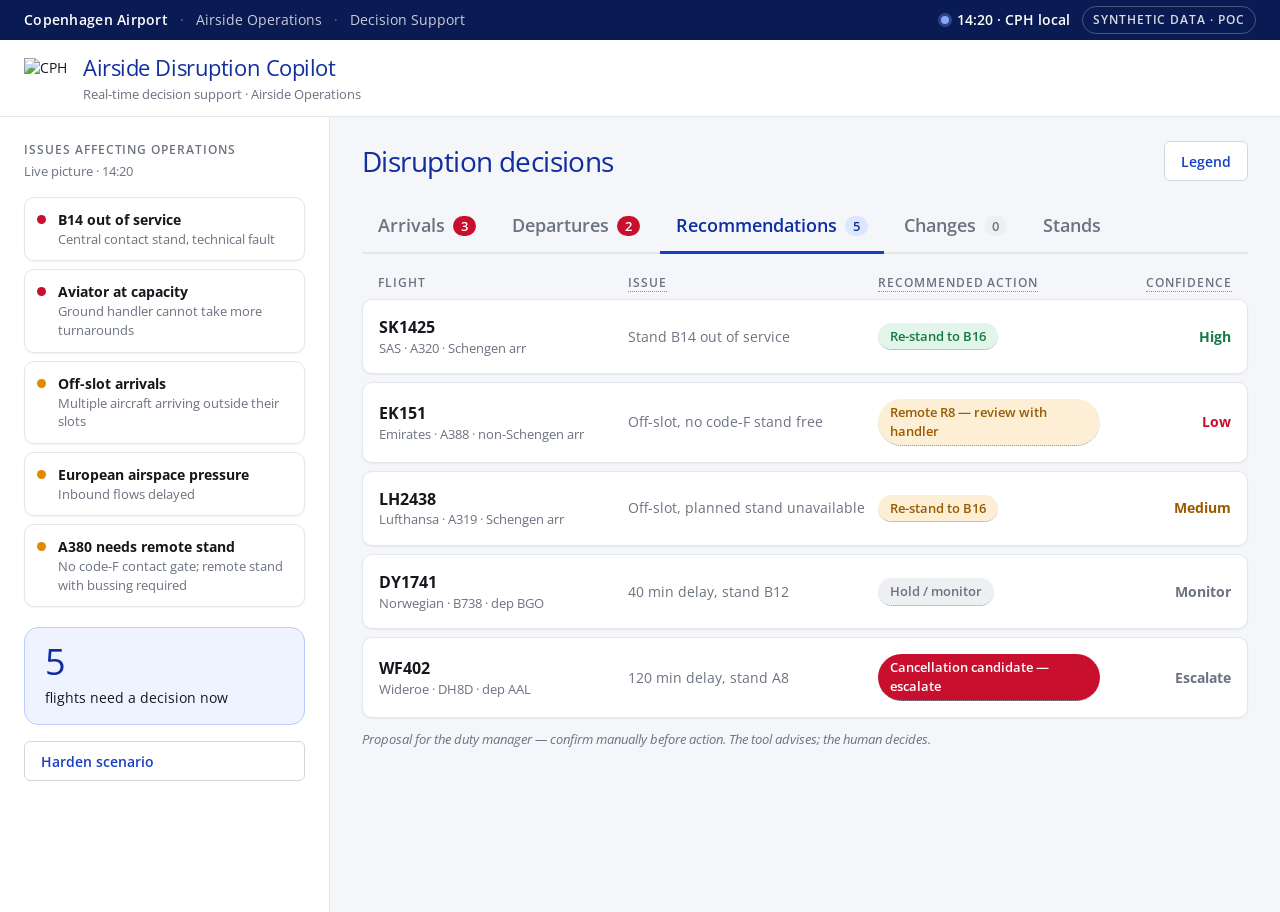
==== poc-v2/index.html @ 027f17f8 "Initial commit: CPH Airside Disruption Copilot Decision-support copilot for airport stand allocation" ====
<!DOCTYPE html>
<html lang="en">
<head>
<meta charset="utf-8">
<meta name="viewport" content="width=device-width, initial-scale=1">
<title>CPH Airside Disruption Copilot (PoC)</title>
<link rel="stylesheet" href="assets/css/tokens.css">
<link rel="stylesheet" href="assets/css/components.css">
<style>
  @font-face { font-family: 'CPH Airfield'; src: url('assets/fonts/CphAirfield-Positive.otf') format('opentype'); font-weight: 400 900; font-display: swap; }
  @font-face { font-family: 'Open Sans'; src: url('assets/fonts/OpenSans-Regular.ttf') format('truetype'); font-weight: 400; font-style: normal; font-display: swap; }
  @font-face { font-family: 'Open Sans'; src: url('assets/fonts/OpenSans-Italic.ttf') format('truetype'); font-weight: 400; font-style: italic; font-display: swap; }
  @font-face { font-family: 'Open Sans'; src: url('assets/fonts/OpenSans-Medium.ttf') format('truetype'); font-weight: 500; font-style: normal; font-display: swap; }
  @font-face { font-family: 'Open Sans'; src: url('assets/fonts/OpenSans-SemiBold.ttf') format('truetype'); font-weight: 600; font-style: normal; font-display: swap; }
  @font-face { font-family: 'Open Sans'; src: url('assets/fonts/OpenSans-Bold.ttf') format('truetype'); font-weight: 700; font-style: normal; font-display: swap; }

  :root {
    /* Keep the bundled fonts; override the design system's font swap point */
    --font-sans: 'Open Sans', -apple-system, BlinkMacSystemFont, "Segoe UI", Roboto, Helvetica, Arial, sans-serif;
    --font-display: 'CPH Airfield', var(--font-sans);
    --font-numeric: var(--font-sans);
  }
  * { box-sizing: border-box; }
  body { margin: 0; background: var(--c-canvas); color: var(--c-text); font-family: var(--font-sans); font-size: var(--fs-body-sm); line-height: var(--lh-body-sm); -webkit-font-smoothing: antialiased; text-rendering: optimizeLegibility; }
  h1, h2 { font-family: var(--font-display); font-weight: var(--fw-regular); letter-spacing: var(--ls-tight); margin: 0; }

  /* Utility bar + header (cph.dk pattern) */
  .cph-utilitybar { background: var(--c-brand-deep); color: #fff; }
  .util-inner { display: flex; align-items: center; gap: var(--space-3); height: 40px; padding: 0 var(--space-6); font-size: var(--fs-body-sm); }
  .util-brand { font-weight: var(--fw-semibold); letter-spacing: var(--ls-wide); }
  .util-sep { color: rgba(255,255,255,0.4); }
  .util-muted { color: rgba(255,255,255,0.78); }
  .util-spacer { flex: 1; }
  .clock { display: inline-flex; align-items: center; gap: var(--space-2); font-weight: var(--fw-semibold); font-variant-numeric: tabular-nums; color: #fff; }
  .clock .live { width: 8px; height: 8px; border-radius: 50%; background: var(--blue-300); box-shadow: 0 0 0 3px rgba(133,166,251,0.3); animation: cph-pulse 1.4s var(--ease-standard) infinite; }
  @keyframes cph-pulse { 0%,100% { opacity: 1; } 50% { opacity: 0.35; } }
  @media (prefers-reduced-motion: reduce) { .clock .live { animation: none; } }
  .badge { font-size: var(--fs-overline); text-transform: uppercase; letter-spacing: var(--ls-overline); color: rgba(255,255,255,0.85); border: 1px solid rgba(255,255,255,0.25); padding: 4px 10px; border-radius: var(--radius-pill); font-weight: var(--fw-semibold); }

  header { display: flex; align-items: center; justify-content: space-between; padding: var(--space-3) var(--space-6); background: var(--c-surface); border-bottom: 1px solid var(--c-border); }
  .brand { display: flex; align-items: center; gap: var(--space-4); }
  .logo-img { height: 40px; width: auto; display: block; }
  .brand h1 { font-size: var(--fs-heading-lg); color: var(--c-brand); }
  .brand p { margin: 2px 0 0; font-size: var(--fs-caption); color: var(--c-text-muted); font-family: var(--font-sans); }

  .wrap { display: grid; grid-template-columns: 330px 1fr; min-height: calc(100vh - 105px); }
  .left { background: var(--c-surface); border-right: 1px solid var(--c-border); padding: var(--space-6); }
  .right { padding: var(--space-6) var(--space-8); max-width: var(--container-wide); }
  .section-title { font-size: var(--fs-overline); text-transform: uppercase; letter-spacing: var(--ls-overline); color: var(--c-text-muted); margin: 0 0 var(--space-1); font-weight: var(--fw-semibold); }
  .cap { font-size: var(--fs-caption); color: var(--c-text-muted); margin: 0 0 var(--space-4); }

  .issue { display: flex; gap: var(--space-3); align-items: flex-start; padding: var(--space-3); border-radius: var(--radius-md); margin-bottom: var(--space-2); background: var(--c-surface); border: 1px solid var(--c-border); box-shadow: var(--shadow-xs); font-size: var(--fs-caption); }
  .issue.injected { background: var(--c-danger-surface); border-color: var(--c-danger-border); }
  .issue .dot { width: 9px; height: 9px; border-radius: 50%; margin-top: 5px; flex: none; }
  .dot.red { background: var(--c-danger); } .dot.amber { background: var(--c-warning-accent); } .dot.muted { background: var(--gray-400); }
  .issue b { display: block; font-size: var(--fs-body-sm); color: var(--c-text); }
  .issue span { color: var(--c-text-muted); }
  .countbox { background: var(--c-info-surface); border: 1px solid var(--c-info-border); border-radius: var(--radius-lg); padding: var(--space-4) var(--space-5); margin: var(--space-5) 0 var(--space-4); }
  .countbox .n { font-family: var(--font-display); font-size: var(--fs-display-lg); color: var(--c-brand); line-height: 1; }
  .countbox .t { font-size: var(--fs-body-sm); color: var(--c-text); margin-top: var(--space-2); }
  .harden-btn { width: 100%; }

  .titlebar { display: flex; align-items: center; justify-content: space-between; margin-bottom: var(--space-5); }
  .titlebar h2 { font-size: var(--fs-heading-xl); margin: 0; color: var(--c-brand); }
  .controls { display: flex; gap: var(--space-3); }
  button { font-family: var(--font-sans); cursor: pointer; }
  .btn-ghost { display: inline-flex; align-items: center; gap: var(--space-2); height: 40px; padding: 0 var(--space-4); font-size: var(--fs-body-sm); font-weight: var(--fw-semibold); border-radius: var(--radius-sm); background: var(--c-surface); color: var(--c-action); border: 1px solid var(--c-border-strong); transition: background var(--dur-fast) var(--ease-standard), border-color var(--dur-fast) var(--ease-standard), color var(--dur-fast) var(--ease-standard); }
  .btn-ghost:hover { border-color: var(--c-action); background: var(--blue-50); }
  .btn-ghost.active { background: var(--c-warning-surface); border-color: var(--c-warning-border); color: var(--c-warning); }
  .btn-ghost:focus-visible { outline: none; box-shadow: var(--shadow-focus); }

  .tabs { display: flex; gap: var(--space-1); border-bottom: 2px solid var(--c-border); margin-bottom: var(--space-5); }
  .tab { display: inline-flex; align-items: center; padding: var(--space-3) var(--space-4); cursor: pointer; font-size: var(--fs-heading-md); font-weight: var(--fw-semibold); color: var(--c-text-muted); border-bottom: 3px solid transparent; margin-bottom: -2px; transition: color var(--dur-fast) var(--ease-standard); }
  .tab:hover { color: var(--c-text); }
  .tab.active { color: var(--c-brand); border-bottom-color: var(--c-action); }
  .tab .pill-n { background: var(--c-neutral-surface); color: var(--c-text-muted); font-size: var(--fs-caption); font-weight: var(--fw-semibold); padding: 1px 8px; border-radius: var(--radius-pill); margin-left: var(--space-2); }
  .tab.active .pill-n { background: var(--blue-100); color: var(--c-brand); }
  .tab .note-n { background: var(--c-danger); color: #fff; font-size: var(--fs-caption); font-weight: var(--fw-semibold); padding: 1px 8px; border-radius: var(--radius-pill); margin-left: var(--space-2); font-variant-numeric: tabular-nums; }
  .tabpane { display: none; } .tabpane.active { display: block; }

  .legend { display: none; background: var(--c-surface); border: 1px solid var(--c-border); border-radius: var(--radius-lg); padding: var(--space-5) var(--space-6); margin-bottom: var(--space-5); box-shadow: var(--shadow-sm); }
  .legend.show { display: block; }
  .legend h3 { margin: 0 0 var(--space-3); font-size: var(--fs-heading-md); color: var(--c-brand); }
  .legend dl { margin: 0; display: grid; grid-template-columns: 190px 1fr; gap: var(--space-2) var(--space-5); font-size: var(--fs-body-sm); }
  .legend dt { color: var(--c-text); font-weight: var(--fw-semibold); } .legend dd { margin: 0; color: var(--c-text-muted); }
  .legend .how { margin-top: var(--space-4); font-size: var(--fs-caption); color: var(--c-text-muted); border-top: 1px solid var(--c-border); padding-top: var(--space-3); }

  .tip { position: relative; border-bottom: 1px dotted var(--c-text-subtle); cursor: help; }
  .tip:hover::after { content: attr(data-tip); position: absolute; top: 135%; left: 0; z-index: 60; width: 250px; background: var(--c-brand-deep); color: #fff; font-weight: 400; font-size: var(--fs-caption); line-height: 1.4; padding: var(--space-3); border-radius: var(--radius-sm); box-shadow: var(--shadow-lg); text-transform: none; letter-spacing: 0; white-space: normal; }
  .tip:hover::before { content: ""; position: absolute; top: 125%; left: 14px; z-index: 61; border: 6px solid transparent; border-bottom-color: var(--c-brand-deep); }

  .qhead { display: grid; grid-template-columns: 1.6fr 1.6fr 1.5fr 0.8fr; gap: var(--space-3); font-size: var(--fs-overline); text-transform: uppercase; letter-spacing: var(--ls-overline); color: var(--c-text-muted); padding: 0 var(--space-4) var(--space-2); font-weight: var(--fw-semibold); }
  .qhead > div:last-child { text-align: right; }
  .qrow { display: grid; grid-template-columns: 1.6fr 1.6fr 1.5fr 0.8fr; gap: var(--space-3); align-items: center; background: var(--c-surface); border: 1px solid var(--c-border); border-radius: var(--radius-md); padding: var(--space-4); margin-bottom: var(--space-2); cursor: pointer; box-shadow: var(--shadow-xs); transition: box-shadow var(--dur-fast) var(--ease-standard), border-color var(--dur-fast) var(--ease-standard); }
  .qrow:hover { border-color: var(--c-action); box-shadow: var(--shadow-sm); }
  .qflight b { font-size: var(--fs-body); color: var(--c-text); } .qflight small { color: var(--c-text-muted); display: block; font-size: var(--fs-caption); }
  .qissue { font-size: var(--fs-body-sm); color: var(--c-text-muted); }
  .qissue .reopen { color: var(--c-danger); font-weight: var(--fw-semibold); }
  .act { font-size: var(--fs-caption); font-weight: var(--fw-semibold); padding: 4px var(--space-3); border-radius: var(--radius-pill); display: inline-block; }
  .act.green { background: var(--c-success-surface); color: var(--c-success); }
  .act.amber { background: var(--c-warning-surface); color: var(--c-warning); }
  .act.red { background: var(--c-danger); color: #fff; }
  .act.muted { background: var(--c-neutral-surface); color: var(--c-text-muted); }
  .qconf { font-size: var(--fs-body-sm); font-weight: var(--fw-bold); text-align: right; }
  .qconf.h { color: var(--c-success); } .qconf.m { color: var(--c-warning); } .qconf.l { color: var(--c-danger); } .qconf.n { color: var(--c-text-muted); }
  .qdetail { display: none; background: var(--c-surface-alt); border: 1px solid var(--c-border); border-top: none; border-radius: 0 0 var(--radius-md) var(--radius-md); padding: var(--space-4); margin: -8px 0 var(--space-3); }
  .qdetail.show { display: block; }

  .card { background: var(--c-surface); border: 1px solid var(--c-border); border-left: 4px solid var(--c-border); border-radius: var(--radius-md); padding: var(--space-4); margin-bottom: var(--space-3); box-shadow: var(--shadow-xs); }
  .card.conf-h { border-left-color: var(--c-success); } .card.conf-m { border-left-color: var(--c-warning-accent); } .card.conf-l { border-left-color: var(--c-danger); }
  .card-head { display: flex; align-items: baseline; justify-content: space-between; margin-bottom: var(--space-3); }
  .card-head .stand { font-size: var(--fs-heading-md); font-weight: var(--fw-bold); color: var(--c-text); } .card-head .stand small { font-size: var(--fs-caption); color: var(--c-text-muted); font-weight: var(--fw-regular); margin-left: var(--space-2); }
  .conf { font-size: var(--fs-overline); font-weight: var(--fw-semibold); padding: 4px var(--space-3); border-radius: var(--radius-pill); }
  .conf.h { background: var(--c-success-surface); color: var(--c-success); } .conf.m { background: var(--c-warning-surface); color: var(--c-warning); } .conf.l { background: var(--c-danger-surface); color: var(--c-danger); }
  .flags { display: grid; grid-template-columns: 1fr 1fr; gap: var(--space-2) var(--space-5); margin-bottom: var(--space-3); }
  .flag { font-size: var(--fs-body-sm); display: flex; gap: var(--space-2); align-items: baseline; } .flag .k { color: var(--c-text-muted); min-width: 116px; } .flag .v { font-weight: var(--fw-semibold); }
  .flag .v.warn { background: var(--c-warning-surface); color: var(--c-warning); padding: 1px 5px; border-radius: var(--radius-xs); }
  .flag .v.bad { color: var(--c-danger); font-weight: var(--fw-bold); }
  .why { font-size: var(--fs-body-sm); border-top: 1px solid var(--c-border); padding-top: var(--space-2); color: var(--c-text); } .why .lbl { color: var(--c-text-muted); }
  .score { font-size: var(--fs-caption); color: var(--c-text-subtle); margin-top: var(--space-1); font-variant-numeric: tabular-nums; }
  .card-foot { margin-top: var(--space-3); border-top: 1px solid var(--c-border); padding-top: var(--space-3); display: flex; justify-content: flex-end; }
  .escalate { background: var(--c-danger-surface); border: 1px solid var(--c-danger-border); border-radius: var(--radius-md); padding: var(--space-4); margin-bottom: var(--space-3); }
  .escalate h4 { margin: 0 0 var(--space-1); color: var(--c-danger); font-size: var(--fs-body); } .escalate p { margin: 0 0 var(--space-3); font-size: var(--fs-body-sm); }
  .deprec { font-size: var(--fs-body-sm); } .deprec .row { display: flex; gap: var(--space-3); margin: var(--space-1) 0; } .deprec .k { color: var(--c-text-muted); min-width: 150px; }
  .excluded { margin-top: var(--space-3); } .excluded .section-title { margin-bottom: var(--space-2); }
  .excluded table { width: 100%; border-collapse: collapse; font-size: var(--fs-caption); }
  .excluded td { padding: var(--space-2); border-bottom: 1px solid var(--c-border); } .excluded td:first-child { font-weight: var(--fw-bold); width: 70px; color: var(--c-text); } .excluded td .reason { color: var(--c-danger); }
  .confirm { font-size: var(--fs-caption); color: var(--c-text-muted); font-style: italic; margin-top: var(--space-3); }
  .empty { color: var(--c-text-muted); padding: var(--space-6) var(--space-1); font-size: var(--fs-body-sm); }

  .mini { display: inline-flex; align-items: center; gap: var(--space-2); height: 36px; padding: 0 var(--space-4); font-size: var(--fs-body-sm); border-radius: var(--radius-sm); font-weight: var(--fw-semibold); border: 1px solid transparent; transition: background var(--dur-fast) var(--ease-standard), border-color var(--dur-fast) var(--ease-standard); }
  .mini:focus-visible { outline: none; box-shadow: var(--shadow-focus); }
  .mini.primary { background: var(--c-action); color: #fff; }
  .mini.primary:hover { background: var(--c-action-hover); }
  .mini.danger { background: var(--c-danger); color: #fff; }
  .mini.danger:hover { background: var(--red-700); }
  .mini.ghost { background: var(--c-surface); border-color: var(--c-border-strong); color: var(--c-action); }
  .mini.ghost:hover { border-color: var(--c-action); background: var(--blue-50); }

  table.data { width: 100%; border-collapse: collapse; font-size: var(--fs-body-sm); background: var(--c-surface); border: 1px solid var(--c-border); border-radius: var(--radius-lg); overflow: hidden; box-shadow: var(--shadow-sm); }
  table.data th, table.data td { text-align: left; padding: var(--space-3) var(--space-4); border-bottom: 1px solid var(--c-border); }
  table.data th { color: var(--c-text-muted); font-weight: var(--fw-semibold); font-size: var(--fs-overline); text-transform: uppercase; letter-spacing: var(--ls-overline); background: var(--c-surface-sunken); }
  table.data tr:last-child td { border-bottom: none; }
  table.data tbody tr:hover { background: var(--c-surface-alt); }
  table.data tr.flag-row td { background: var(--c-warning-surface); }
  table.data b { color: var(--c-text); }
  .t-old { color: var(--c-text-subtle); text-decoration: line-through; font-size: var(--fs-caption); }
  .t-new { font-weight: var(--fw-bold); color: var(--c-text); font-variant-numeric: tabular-nums; }
  .pill { display: inline-flex; align-items: center; gap: var(--space-2); font-size: var(--fs-overline); font-weight: var(--fw-semibold); letter-spacing: var(--ls-wide); padding: 3px var(--space-3); border-radius: var(--radius-pill); background: var(--c-neutral-surface); color: var(--c-text-muted); border: 1px solid transparent; }
  .pill.pos { background: var(--c-success-surface); color: var(--c-success); border-color: var(--c-success-border); }
  .pill.warn { background: var(--c-warning-surface); color: var(--c-warning); border-color: var(--c-warning-border); }
  .pill.crit { background: var(--c-danger); color: #fff; }
  .pill.clickable { cursor: pointer; } .pill.clickable:hover { filter: brightness(0.96); }

  .modal-overlay { position: fixed; inset: 0; background: rgba(7,18,58,0.45); display: none; align-items: center; justify-content: center; z-index: 100; }
  .modal-overlay.show { display: flex; }
  .modal { background: var(--c-surface); border-radius: var(--radius-lg); width: 540px; max-width: 92vw; padding: var(--space-6); box-shadow: var(--shadow-lg); }
  .modal h3 { margin: 0 0 var(--space-1); color: var(--c-brand); font-size: var(--fs-heading-lg); }
  .modal .sub { color: var(--c-text-muted); font-size: var(--fs-body-sm); margin-bottom: var(--space-4); }
  .modal .msg { background: var(--c-surface-sunken); border: 1px solid var(--c-border); border-radius: var(--radius-md); padding: var(--space-4); font-size: var(--fs-body-sm); white-space: pre-line; color: var(--c-text); margin-bottom: var(--space-4); font-family: "SF Mono", Menlo, Consolas, monospace; }
  .modal .actions { display: flex; gap: var(--space-3); justify-content: flex-end; }
</style>
</head>
<body>
<div class="cph-utilitybar">
  <div class="util-inner">
    <span class="util-brand">Copenhagen Airport</span>
    <span class="util-sep">·</span>
    <span class="util-muted">Airside Operations</span>
    <span class="util-sep">·</span>
    <span class="util-muted">Decision Support</span>
    <span class="util-spacer"></span>
    <span class="clock"><span class="live"></span>14:20 · CPH local</span>
    <span class="badge">Synthetic data · PoC</span>
  </div>
</div>
<header>
  <div class="brand">
    <img class="logo-img" src="assets/img/CPH_Logo_Aeronautic_Primary_Full_RGB.png" alt="CPH">
    <div>
      <h1>Airside Disruption Copilot</h1>
      <p>Real-time decision support · Airside Operations</p>
    </div>
  </div>
</header>

<div class="wrap">
  <aside class="left">
    <p class="section-title">Issues affecting operations</p>
    <p class="cap">Live picture · 14:20</p>
    <div id="issueList"></div>
    <div class="countbox">
      <div class="n" id="decisionCount">0</div>
      <div class="t">flights need a decision now</div>
    </div>
    <button class="btn-ghost harden-btn" id="hardenBtn" onclick="toggleSeverity()">Harden scenario</button>
  </aside>

  <main class="right">
    <div class="titlebar">
      <h2>Disruption decisions</h2>
      <div class="controls">
        <button class="btn-ghost" id="legendBtn" onclick="toggleLegend()">Legend</button>
      </div>
    </div>

    <div class="legend" id="legend">
      <h3>Legend and definitions</h3>
      <dl>
        <dt>Size code (A–F)</dt><dd>ICAO aerodrome reference code by wingspan. A stand's max code must be equal to or larger than the aircraft's. A320 is code C, B777 is E, A380 is F.</dd>
        <dt>Contact vs remote</dt><dd>Contact stand has a jet bridge at the terminal. A remote stand sits on the apron and needs bus boarding plus extra handling.</dd>
        <dt>Schengen / non-Schengen</dt><dd>Passport-control routing. A Schengen arrival needs a Schengen-side contact stand, or a zone change is forced.</dd>
        <dt>Buffer</dt><dd>Minutes between this aircraft clearing the stand and the next aircraft needing it. Target is 25 minutes or more.</dd>
        <dt>Baggage belt</dt><dd>Each stand feeds a baggage belt. Moving the aircraft can re-route bags to a different belt.</dd>
        <dt>Ground handler</dt><dd>The company servicing the turnaround. A handler already at capacity is an operational risk.</dd>
        <dt>Confidence</dt><dd>High, Medium, or Low, derived from the computed score and the constraints, not assigned by hand.</dd>
        <dt>Redirect / cancel</dt><dd>The airport does not cancel an airline's flight. The tool flags candidates and recommends escalation to the airline and ATC.</dd>
      </dl>
      <p class="how">How it works: hard constraints filter out illegal stands; weighted soft preferences rank the rest. Assigning a stand removes it from the pool, so other flights re-rank. The duty manager decides.</p>
    </div>

    <div class="tabs" id="tabs">
      <div class="tab" data-tab="arr" onclick="switchTab('arr')">Arrivals<span class="note-n" id="arrPill" style="display:none">0</span></div>
      <div class="tab" data-tab="dep" onclick="switchTab('dep')">Departures<span class="note-n" id="depPill" style="display:none">0</span></div>
      <div class="tab active" data-tab="rec" onclick="switchTab('rec')">Recommendations<span class="pill-n" id="recPill">0</span></div>
      <div class="tab" data-tab="chg" onclick="switchTab('chg')">Changes<span class="pill-n" id="chgPill">0</span></div>
      <div class="tab" data-tab="std" onclick="switchTab('std')">Stands</div>
    </div>

    <div class="tabpane" id="pane-arr"></div>
    <div class="tabpane" id="pane-dep"></div>
    <div class="tabpane active" id="pane-rec">
      <div class="qhead">
        <div>Flight</div>
        <div><span class="tip" data-tip="The disruption affecting this flight right now: a lost stand, an off-slot arrival, or a delay hitting the next turnaround.">Issue</span></div>
        <div><span class="tip" data-tip="What the copilot proposes. Re-stand assigns a new stand; redirect or cancellation candidates are escalated to the airline and ATC; hold keeps the current plan under watch.">Recommended action</span></div>
        <div style="text-align:right"><span class="tip" data-tip="High, Medium or Low, computed from the score and the hard constraints. Escalate or Monitor means no stand reallocation resolves it.">Confidence</span></div>
      </div>
      <div id="queue"></div>
      <p class="confirm">Proposal for the duty manager — confirm manually before action. The tool advises; the human decides.</p>
    </div>
    <div class="tabpane" id="pane-chg"></div>
    <div class="tabpane" id="pane-std"></div>
  </main>
</div>

<div class="modal-overlay" id="modal">
  <div class="modal" id="modalBox"></div>
</div>

<script>
const CODES = "ABCDEF";
const BUFFER_TARGET = 25;

const TIPS = {
  walk: "Passenger walk from the stand to the central point. A longer walk worsens passenger flow and connection times.",
  belt: "Each stand feeds a baggage belt. Moving the aircraft can re-route bags to a different belt and add handling.",
  zone: "Passport-control routing. A Schengen arrival needs a Schengen contact stand; a remote stand forces a zone change via bus.",
  buffer: "Minutes between this aircraft clearing the stand and the next aircraft that needs it. Target is 25 minutes or more.",
  handler: "The company servicing the turnaround. A handler already at capacity is an operational risk.",
  towing: "Whether the move needs towing or bus boarding, which adds time and crew.",
  code: "ICAO aerodrome reference code A to F by wingspan. A stand's max code must be at least the aircraft's. A320 is C, B777 is E, A380 is F.",
  contact: "Contact stand has a jet bridge at the terminal. Remote stand sits on the apron and needs bus boarding.",
  slot: "An off-slot flight is arriving or departing outside its planned slot time, the main disruption driver.",
  restand: "Assign the aircraft to a stand that satisfies all hard constraints, ranked by the soft trade-offs.",
  redirect: "No legal stand exists. The airport does not cancel or divert unilaterally; this flags the flight to escalate to the airline and ATC.",
  cancel: "Inbound aircraft unavailable and the delay is too large for a stand fix. Escalate to the airline and Network Manager; the airport does not cancel the flight.",
  hold: "Keep the current stand and plan, but keep monitoring the delay and its knock-on to the next turnaround."
};
function tip(label, key) { return '<span class="tip" data-tip="' + TIPS[key] + '">' + label + '</span>'; }

const baseStands = [
  { id: "B16", pier: "B", zone: "Schengen", type: "contact", maxCode: "C", jetbridge: "ok", status: "free", availFrom: 14*60+20, nextArrival: 15*60+30, walk: 4, belt: 5, handler: "Menzies", handlerCap: "ok" },
  { id: "A12", pier: "A", zone: "Schengen", type: "contact", maxCode: "D", jetbridge: "ok", status: "free", availFrom: 14*60+20, nextArrival: 16*60+30, walk: 9, belt: 3, handler: "Menzies", handlerCap: "ok" },
  { id: "R6",  pier: "Remote", zone: "mixed", type: "remote", maxCode: "E", jetbridge: "none", status: "free", availFrom: 14*60+20, nextArrival: 18*60+0, walk: 12, belt: 9, handler: "Aviator", handlerCap: "at_capacity" },
  { id: "R8",  pier: "Remote", zone: "mixed", type: "remote", maxCode: "F", jetbridge: "none", status: "free", availFrom: 14*60+20, nextArrival: 18*60+30, walk: 12, belt: 9, handler: "Aviator", handlerCap: "at_capacity" },
  { id: "C30", pier: "C", zone: "non-Schengen", type: "contact", maxCode: "E", jetbridge: "ok", status: "occupied", availFrom: 16*60+0, nextArrival: 17*60+0, walk: 9, belt: 7, handler: "Menzies", handlerCap: "ok" },
  { id: "C32", pier: "C", zone: "non-Schengen", type: "contact", maxCode: "E", jetbridge: "ok", status: "out_of_service", availFrom: null, nextArrival: null, walk: 10, belt: 8, handler: "Menzies", handlerCap: "ok" },
  { id: "B10", pier: "B", zone: "Schengen", type: "contact", maxCode: "C", jetbridge: "fault", status: "free", availFrom: 14*60+20, nextArrival: 16*60+0, walk: 5, belt: 5, handler: "Menzies", handlerCap: "ok" },
  { id: "D4",  pier: "D", zone: "Schengen", type: "contact", maxCode: "C", jetbridge: "ok", status: "out_of_service", availFrom: null, nextArrival: null, walk: 6, belt: 4, handler: "Menzies", handlerCap: "ok" },
  { id: "E2",  pier: "B", zone: "Schengen", type: "contact", maxCode: "C", jetbridge: "ok", status: "occupied", availFrom: 15*60+20, nextArrival: 16*60+30, walk: 4, belt: 5, handler: "Menzies", handlerCap: "ok" },
  { id: "A30", pier: "A", zone: "Schengen", type: "contact", maxCode: "C", jetbridge: "ok", status: "occupied", availFrom: 14*60+50, nextArrival: 16*60+0, walk: 8, belt: 2, handler: "Aviator", handlerCap: "at_capacity" }
];

const arrivals = [
  { flight: "SK1425", airline: "SAS", type: "A320", code: "C", zone: "Schengen", origin: "OSL", sched: 14*60+10, est: 14*60+25, onBlock: 14*60+25, groundMin: 45, slot: "on", plannedStand: "B14", origWalk: 4, origBelt: 5, origPier: "B", needsDecision: true, issue: "Stand B14 out of service" },
  { flight: "EK151", airline: "Emirates", type: "A388", code: "F", zone: "non-Schengen", origin: "DXB", sched: 13*60+15, est: 14*60+55, onBlock: 14*60+55, groundMin: 90, slot: "off", plannedStand: null, origWalk: null, origBelt: null, origPier: null, needsDecision: true, issue: "Off-slot, no code-F stand free" },
  { flight: "LH2438", airline: "Lufthansa", type: "A319", code: "C", zone: "Schengen", origin: "FRA", sched: 14*60+5, est: 14*60+40, onBlock: 14*60+40, groundMin: 40, slot: "off", plannedStand: "B20", origWalk: 5, origBelt: 6, origPier: "B", needsDecision: true, issue: "Off-slot, planned stand unavailable" },
  { flight: "SK1402", airline: "SAS", type: "A320", code: "C", zone: "Schengen", origin: "ARN", sched: 14*60+0, est: 14*60+30, onBlock: 14*60+30, groundMin: 45, slot: "off", plannedStand: "A30", origWalk: 8, origBelt: 2, origPier: "A", needsDecision: false, issue: "" },
  { flight: "EW9011", airline: "Eurowings", type: "A320", code: "C", zone: "Schengen", origin: "DUS", sched: 14*60+15, est: 14*60+15, onBlock: 14*60+15, groundMin: 40, slot: "on", plannedStand: "B22", origWalk: 6, origBelt: 6, origPier: "B", needsDecision: false, issue: "" },
  { flight: "AY911", airline: "Finnair", type: "A320", code: "C", zone: "Schengen", origin: "HEL", sched: 14*60+20, est: 14*60+20, onBlock: 14*60+20, groundMin: 40, slot: "on", plannedStand: "B18", origWalk: 5, origBelt: 4, origPier: "B", needsDecision: false, issue: "" },
  { flight: "KL1129", airline: "KLM", type: "E190", code: "C", zone: "Schengen", origin: "AMS", sched: 14*60+35, est: 14*60+35, onBlock: 14*60+35, groundMin: 35, slot: "on", plannedStand: "D8", origWalk: 6, origBelt: 4, origPier: "D", needsDecision: false, issue: "" }
];

const departures = [
  { flight: "DY1741", airline: "Norwegian", type: "B738", dest: "BGO", sched: 14*60+35, est: 15*60+15, delayMin: 40, stand: "B12", slot: "off", inboundOk: true, knockOn: true, needsDecision: true },
  { flight: "WF402", airline: "Wideroe", type: "DH8D", dest: "AAL", sched: 14*60+25, est: 16*60+25, delayMin: 120, stand: "A8", slot: "off", inboundOk: false, knockOn: true, needsDecision: true },
  { flight: "SK1209", airline: "SAS", type: "A320", dest: "LHR", sched: 15*60+0, est: 15*60+0, delayMin: 0, stand: "C5", slot: "on", inboundOk: true, knockOn: false, needsDecision: false },
  { flight: "LH837", airline: "Lufthansa", type: "A320", dest: "FRA", sched: 15*60+5, est: 15*60+5, delayMin: 0, stand: "D7", slot: "on", inboundOk: true, knockOn: false, needsDecision: false }
];

let severityHard = false;
let resolved = {};
let pendingMap = {};
let pendingEscalateId = null;

function flightById(id) { return arrivals.find(a => a.flight === id) || departures.find(d => d.flight === id); }
function standNow(id) { return activeStands().find(s => s.id === id); }
function invalidInfo(fid) {
  const r = resolved[fid];
  if (!r || r.kind !== "assigned") return null;
  const stand = standNow(r.standId);
  if (!stand) return { standId: r.standId, reasons: ["Stand no longer available"] };
  const h = checkHard(stand, flightById(fid));
  return h.legal ? null : { standId: r.standId, reasons: h.reasons };
}
function isReopened(fid) { return invalidInfo(fid) !== null; }
function arrivalOpen(a) { return (a.needsDecision && !resolved[a.flight]) || isReopened(a.flight); }
function departureOpen(d) { return (d.needsDecision && !resolved[d.flight]) || isReopened(d.flight); }
function committedStands() {
  return new Set(Object.entries(resolved)
    .filter(([fid, r]) => r.kind === "assigned" && !isReopened(fid))
    .map(([fid, r]) => r.standId));
}

function activeStands() {
  const stands = baseStands.map(s => Object.assign({}, s));
  if (severityHard) {
    const b16 = stands.find(s => s.id === "B16");
    const a12 = stands.find(s => s.id === "A12");
    b16.jetbridge = "fault";
    a12.status = "occupied"; a12.availFrom = 15*60+40;
  }
  return stands;
}
function fmt(min) { const h = Math.floor(min/60), m = min%60; return String(h).padStart(2,"0")+":"+String(m).padStart(2,"0"); }
function timeCell(sched, est) {
  if (est !== sched) return '<span class="t-old">' + fmt(sched) + '</span><br><span class="t-new">' + fmt(est) + '</span>';
  return '<span class="t-new">' + fmt(sched) + '</span>';
}

function checkHard(stand, flight) {
  const reasons = [];
  if (stand.status === "out_of_service") reasons.push("Out of service");
  if (CODES.indexOf(flight.code) > CODES.indexOf(stand.maxCode)) reasons.push("Too small (stand max " + stand.maxCode + ", needs " + flight.code + ")");
  if (stand.type === "contact" && stand.zone !== "mixed" && stand.zone !== flight.zone) reasons.push("Zone mismatch (" + stand.zone + ")");
  if (stand.type === "contact" && stand.jetbridge === "fault") reasons.push("Jet bridge fault");
  if (stand.status === "occupied" && stand.availFrom !== null && stand.availFrom > flight.onBlock) reasons.push("Occupied until " + fmt(stand.availFrom));
  const offBlock = flight.onBlock + flight.groundMin;
  if (stand.nextArrival !== null && stand.nextArrival < offBlock) reasons.push("Next arrival " + fmt(stand.nextArrival) + " too soon");
  return { legal: reasons.length === 0, reasons };
}
function scoreStand(stand, flight) {
  let score = 100; const parts = [];
  if (stand.type === "remote") { score -= 25; parts.push("remote -25"); }
  if (flight.origPier && stand.pier !== flight.origPier) { score -= 15; parts.push("pier change -15"); }
  const sizeGap = CODES.indexOf(stand.maxCode) - CODES.indexOf(flight.code);
  if (sizeGap > 0) { const pen = sizeGap * 5; score -= pen; parts.push("oversized stand -" + pen); }
  const walkPen = stand.walk * 1.5; score -= walkPen; parts.push("walk -" + walkPen.toFixed(0));
  if (flight.origBelt !== null && stand.belt !== flight.origBelt) { score -= 8; parts.push("baggage change -8"); }
  if (stand.type === "remote") { score -= 10; parts.push("zone/bus -10"); }
  if (stand.handlerCap === "at_capacity") { score -= 20; parts.push("handler at capacity -20"); }
  const offBlock = flight.onBlock + flight.groundMin;
  const buffer = stand.nextArrival !== null ? stand.nextArrival - offBlock : 999;
  if (buffer < 10) { score -= 40; parts.push("buffer <10 -40"); }
  else if (buffer < BUFFER_TARGET) { score -= 20; parts.push("buffer <25 -20"); }
  return { score: Math.round(score), buffer, parts };
}
function confidenceClass(stand, score) {
  if (stand.type === "contact" && score >= 70) return { cls: "h", label: "Confidence: High" };
  if (score >= 45) return { cls: "m", label: "Confidence: Medium" };
  return { cls: "l", label: "Confidence: Low" };
}
function buildFlags(stand, flight, buffer) {
  const wd = flight.origWalk !== null ? stand.walk - flight.origWalk : null;
  const walkTxt = stand.walk + " min" + (wd !== null && wd !== 0 ? " (" + (wd > 0 ? "+" : "") + wd + ")" : "");
  const beltTxt = (flight.origBelt !== null && stand.belt === flight.origBelt) ? "belt " + stand.belt + " (unchanged)" : "belt " + stand.belt + (flight.origBelt !== null ? " (changed from " + flight.origBelt + ")" : "");
  const zoneTxt = stand.type === "remote" ? "zone via bus" : stand.zone + " (match)";
  const bufTxt = buffer >= 900 ? "no conflict" : buffer + " min" + (buffer < BUFFER_TARGET ? " (below 25 target)" : "");
  const handlerTxt = stand.handler + (stand.handlerCap === "at_capacity" ? " (at capacity)" : " (ok)");
  return [
    { k: tip("Walking distance", "walk"), v: walkTxt, cls: (wd !== null && wd > 4) ? "warn" : "" },
    { k: tip("Baggage belt", "belt"), v: beltTxt, cls: (flight.origBelt !== null && stand.belt !== flight.origBelt) ? "warn" : "" },
    { k: tip("Zone", "zone"), v: zoneTxt, cls: stand.type === "remote" ? "warn" : "" },
    { k: tip("Buffer", "buffer"), v: bufTxt, cls: buffer < BUFFER_TARGET ? "warn" : "" },
    { k: tip("Ground handler", "handler"), v: handlerTxt, cls: stand.handlerCap === "at_capacity" ? "bad" : "" },
    { k: tip("Towing", "towing"), v: stand.type === "remote" ? "yes (bus boarding)" : "no", cls: stand.type === "remote" ? "warn" : "" }
  ];
}
function rationale(stand, rank, buffer) {
  if (stand.type === "remote") {
    const h = stand.handlerCap === "at_capacity" ? " The handler is already at capacity." : "";
    return "Feasible on a remote stand: bus boarding and extra handling, used when no contact gate fits or is free." + h;
  }
  if (rank === 0) return buffer < BUFFER_TARGET ? "Least disruption: short walk, no zone change. Watch the tight buffer." : "Least disruption: short walk, no zone change, healthy buffer.";
  return "Clean contact alternative if the buffer on the first choice is too tight.";
}
function allocateArrival(flight) {
  const committed = committedStands();
  const stands = activeStands().filter(s => !committed.has(s.id));
  const legal = [], excluded = [];
  stands.forEach(s => { const h = checkHard(s, flight); if (h.legal) legal.push(s); else excluded.push({ stand: s, reasons: h.reasons }); });
  const ranked = legal.map(s => ({ stand: s, ...scoreStand(s, flight) })).sort((a, b) => b.score - a.score);
  return { ranked, excluded };
}

function buildQueue() {
  const items = [];
  arrivals.filter(arrivalOpen).forEach(flight => {
    const { ranked, excluded } = allocateArrival(flight);
    const inv = invalidInfo(flight.flight);
    let action, actCls, conf, confCls, tipKey;
    if (ranked.length === 0) {
      action = "Redirect candidate — escalate"; actCls = "red"; conf = "Escalate"; confCls = "n"; tipKey = "redirect";
    } else {
      const top = ranked[0];
      const c = confidenceClass(top.stand, top.score);
      confCls = c.cls; conf = c.label.replace("Confidence: ", "");
      if (top.stand.type === "remote") { action = "Remote " + top.stand.id + " — review with handler"; actCls = "amber"; tipKey = "restand"; }
      else { action = "Re-stand to " + top.stand.id; actCls = confCls === "h" ? "green" : "amber"; tipKey = "restand"; }
    }
    const issueOverride = inv ? ("Was " + inv.standId + ", now invalid: " + inv.reasons.join("; ")) : null;
    items.push({ kind: "arrival", flight, ranked, excluded, action, actCls, conf, confCls, tipKey, reopened: !!inv, issueOverride });
  });
  departures.filter(departureOpen).forEach(flight => {
    let action, actCls, conf, confCls, note, tipKey;
    if (flight.delayMin >= 90 && !flight.inboundOk) {
      action = "Cancellation candidate — escalate"; actCls = "red"; conf = "Escalate"; confCls = "n"; tipKey = "cancel";
      note = "Inbound aircraft not available and delay exceeds 90 min. No airport stand fix resolves this. Recommend escalation to the airline and Network Manager; the airport does not cancel the flight.";
    } else {
      action = "Hold / monitor"; actCls = "muted"; conf = "Monitor"; confCls = "n"; tipKey = "hold";
      note = "Delay " + flight.delayMin + " min" + (flight.knockOn ? ", knock-on to the next turnaround on stand " + flight.stand : "") + ". Hold the stand, keep monitoring; no reallocation needed yet.";
    }
    items.push({ kind: "departure", flight, action, actCls, conf, confCls, note, tipKey });
  });
  return items;
}

function renderQueue() {
  const items = buildQueue();
  pendingMap = {};
  items.forEach((it, i) => { pendingMap[it.flight.flight] = i; });
  document.getElementById("recPill").textContent = items.length;
  document.getElementById("decisionCount").textContent = items.length;
  const queue = document.getElementById("queue");
  if (items.length === 0) {
    queue.innerHTML = '<p class="empty">All decisions handled. See the Changes tab for what was assigned or escalated.</p>';
    return;
  }
  queue.innerHTML = items.map((it, i) => {
    const f = it.flight;
    const sub = it.kind === "arrival" ? f.airline + " · " + f.type + " · " + f.zone + " arr" : f.airline + " · " + f.type + " · dep " + f.dest;
    const baseIssue = it.kind === "arrival" ? f.issue : (f.delayMin + " min delay, stand " + f.stand);
    const issue = it.issueOverride ? '<span class="reopen">' + it.issueOverride + '</span>' : baseIssue;
    const actHtml = '<span class="act ' + it.actCls + ' tip" data-tip="' + TIPS[it.tipKey] + '">' + it.action + '</span>';
    const row = '<div class="qrow" onclick="toggleDetail(' + i + ')">' +
      '<div class="qflight"><b>' + f.flight + '</b><small>' + sub + '</small></div>' +
      '<div class="qissue">' + issue + '</div>' +
      '<div>' + actHtml + '</div>' +
      '<div class="qconf ' + it.confCls + '">' + it.conf + '</div></div>';
    return row + '<div class="qdetail" id="detail-' + i + '">' + detailHtml(it) + '</div>';
  }).join("");
}

function detailHtml(it) {
  const fid = it.flight.flight;
  if (it.kind === "departure") {
    const f = it.flight;
    const btn = it.tipKey === "cancel"
      ? '<button class="mini danger" onclick="openEscalate(\'' + fid + '\')">Escalate to airline &amp; Network Manager</button>'
      : '<button class="mini ghost" onclick="acknowledge(\'' + fid + '\')">Acknowledge (hold)</button>';
    return '<div class="deprec">' +
      '<div class="row"><span class="k">Scheduled / estimated</span><span>' + fmt(f.sched) + ' / ' + fmt(f.est) + '</span></div>' +
      '<div class="row"><span class="k">Delay</span><span>' + f.delayMin + ' min</span></div>' +
      '<div class="row"><span class="k">Occupying stand</span><span>' + f.stand + '</span></div>' +
      '<div class="row"><span class="k">Inbound aircraft</span><span>' + (f.inboundOk ? "available" : "not available") + '</span></div>' +
      '<div class="why" style="margin-top:8px"><span class="lbl">Why:</span> ' + it.note + '</div>' +
      '<div class="card-foot">' + btn + '</div></div>';
  }
  let html = "";
  if (it.ranked.length === 0) {
    html += '<div class="escalate"><h4>No legal stand found</h4><p>Hard constraints rule out every stand for ' + fid +
      ' (' + it.flight.type + ', code ' + it.flight.code + ', ' + it.flight.zone + '). Recommend escalation to the airline and ATC as a redirect candidate; quantify impact before any decision.</p>' +
      '<button class="mini danger" onclick="openEscalate(\'' + fid + '\')">Escalate to airline &amp; ATC</button></div>';
  } else {
    html += it.ranked.map((r, idx) => {
      const conf = confidenceClass(r.stand, r.score);
      const flags = buildFlags(r.stand, it.flight, r.buffer).map(fl => '<div class="flag"><span class="k">' + fl.k + '</span><span class="v ' + fl.cls + '">' + fl.v + '</span></div>').join("");
      const tag = (idx === 0 && r.stand.type === "contact") ? " — recommended" : "";
      return '<div class="card conf-' + conf.cls + '"><div class="card-head"><div class="stand">' + (idx + 1) + '. ' + r.stand.id +
        '<small>' + r.stand.pier + "-pier · " + tip(r.stand.type, "contact") + " · " + tip("code " + r.stand.maxCode, "code") + tag + '</small></div><span class="conf ' + conf.cls + '">' + conf.label + '</span></div>' +
        '<div class="flags">' + flags + '</div>' +
        '<div class="why"><span class="lbl">Why:</span> ' + rationale(r.stand, idx, r.buffer) + '</div>' +
        '<div class="score">Score ' + r.score + '/100 · ' + r.parts.join(" · ") + '</div>' +
        '<div class="card-foot"><button class="mini primary" onclick="assignStand(\'' + fid + '\',\'' + r.stand.id + '\')">Assign ' + r.stand.id + '</button></div></div>';
    }).join("");
  }
  if (it.excluded && it.excluded.length) {
    html += '<div class="excluded"><p class="section-title">Excluded stands (hard constraints not met)</p><table><tbody>' +
      it.excluded.map(e => '<tr><td>' + e.stand.id + '</td><td><span class="reason">' + e.reasons.join(" · ") + '</span></td></tr>').join("") +
      '</tbody></table></div>';
  }
  return html;
}
function toggleDetail(i) { const el = document.getElementById("detail-" + i); if (el) el.classList.toggle("show"); }

function assignStand(flightId, standId) { resolved[flightId] = { kind: "assigned", standId: standId, detail: "Re-stand to " + standId }; render(); }
function acknowledge(flightId) { const f = flightById(flightId); resolved[flightId] = { kind: "held", detail: "Held on stand " + f.stand + ", monitoring" }; render(); }
function openEscalate(flightId) {
  pendingEscalateId = flightId;
  const f = flightById(flightId);
  const isDep = !!f.dest;
  const type = isDep ? "cancellation" : "redirect";
  const to = isDep ? "Airline operations (" + f.airline + ") and the Network Manager" : "Airline operations (" + f.airline + ") and ATC";
  let msg;
  if (isDep) {
    msg = "To: " + to + "\n" +
      "Re: " + f.flight + " (" + f.type + ") to " + f.dest + "\n\n" +
      "Delay " + f.delayMin + " min with no inbound aircraft available. No stand reallocation at CPH resolves this.\n" +
      "Recommendation: cancellation. Requesting decision and a passenger re-accommodation plan.";
  } else {
    msg = "To: " + to + "\n" +
      "Re: " + f.flight + " (" + f.type + ", code " + f.code + ") inbound from " + f.origin + "\n\n" +
      "No feasible stand available at CPH within the time window. \n" +
      "Recommendation: redirect to an alternate or hold for a later slot. Requesting coordination on options and passenger impact.";
  }
  document.getElementById("modalBox").innerHTML =
    '<h3>Escalate ' + f.flight + '</h3>' +
    '<p class="sub">Draft message to ' + to + '. The airport recommends; it does not action ' + type + ' itself.</p>' +
    '<div class="msg">' + msg + '</div>' +
    '<div class="actions"><button class="mini ghost" onclick="closeModal()">Cancel</button>' +
    '<button class="mini danger" onclick="confirmEscalate()">Send escalation</button></div>';
  document.getElementById("modal").classList.add("show");
}
function confirmEscalate() {
  const f = flightById(pendingEscalateId);
  const isDep = !!f.dest;
  resolved[pendingEscalateId] = { kind: "escalated", escalType: isDep ? "cancellation" : "redirect", detail: "Escalated — " + (isDep ? "cancellation" : "redirect") + " recommended" };
  pendingEscalateId = null;
  closeModal(); render();
}
function closeModal() { document.getElementById("modal").classList.remove("show"); }
function undoChange(flightId) { delete resolved[flightId]; render(); }

function goToDecision(flightId) {
  switchTab("rec");
  const i = pendingMap[flightId];
  if (i === undefined) return;
  const el = document.getElementById("detail-" + i);
  if (el && !el.classList.contains("show")) el.classList.add("show");
  if (el) el.scrollIntoView({ block: "center" });
}

function setNoteBadge(id, n) {
  const el = document.getElementById(id);
  el.textContent = n;
  el.style.display = n > 0 ? "" : "none";
}
function slotChip(slot) { return slot === "on" ? '<span class="pill pos">on-slot</span>' : '<span class="pill warn">off-slot</span>'; }
function statusCellArr(a) {
  const r = resolved[a.flight];
  if (isReopened(a.flight)) return '<span class="pill crit clickable" onclick="goToDecision(\'' + a.flight + '\')">re-decide</span>';
  if (r && r.kind === "assigned") return '<span class="pill pos">assigned ' + r.standId + '</span>';
  if (r && r.kind === "escalated") return '<span class="pill warn">escalated</span>';
  if (a.needsDecision) return '<span class="pill crit clickable" onclick="goToDecision(\'' + a.flight + '\')">needs decision</span>';
  return '<span class="pill pos">ok</span>';
}
function statusCellDep(d) {
  const r = resolved[d.flight];
  if (isReopened(d.flight)) return '<span class="pill crit clickable" onclick="goToDecision(\'' + d.flight + '\')">re-decide</span>';
  if (r && r.kind === "held") return '<span class="pill pos">held</span>';
  if (r && r.kind === "escalated") return '<span class="pill warn">escalated</span>';
  if (d.needsDecision) return '<span class="pill crit clickable" onclick="goToDecision(\'' + d.flight + '\')">needs decision</span>';
  return '<span class="pill pos">on schedule</span>';
}
function renderArrivals() {
  document.getElementById("pane-arr").innerHTML =
    '<table class="data"><thead><tr><th>Flight</th><th>Type</th><th>' + tip("Code", "code") + '</th><th>' + tip("Zone", "zone") + '</th><th>From</th><th>Time</th><th>' + tip("Slot", "slot") + '</th><th>Stand</th><th>Status</th></tr></thead><tbody>' +
    arrivals.map(a => '<tr class="' + (arrivalOpen(a) ? "flag-row" : "") + '"><td><b>' + a.flight + '</b><br><small style="color:var(--muted)">' + a.airline + '</small></td><td>' + a.type + '</td><td>' + a.code + '</td><td>' + a.zone + '</td><td>' + a.origin + '</td><td>' + timeCell(a.sched, a.est) + '</td><td>' + slotChip(a.slot) + '</td><td>' + (a.plannedStand || "—") + '</td><td>' + statusCellArr(a) + '</td></tr>').join("") +
    '</tbody></table>';
  setNoteBadge("arrPill", arrivals.filter(arrivalOpen).length);
}
function renderDepartures() {
  document.getElementById("pane-dep").innerHTML =
    '<table class="data"><thead><tr><th>Flight</th><th>Type</th><th>To</th><th>Time</th><th>Delay</th><th>Stand</th><th>' + tip("Slot", "slot") + '</th><th>Status</th></tr></thead><tbody>' +
    departures.map(d => '<tr class="' + (departureOpen(d) ? "flag-row" : "") + '"><td><b>' + d.flight + '</b><br><small style="color:var(--muted)">' + d.airline + '</small></td><td>' + d.type + '</td><td>' + d.dest + '</td><td>' + timeCell(d.sched, d.est) + '</td><td>' + (d.delayMin ? d.delayMin + " min" : "—") + '</td><td>' + d.stand + '</td><td>' + slotChip(d.slot) + '</td><td>' + statusCellDep(d) + '</td></tr>').join("") +
    '</tbody></table>';
  setNoteBadge("depPill", departures.filter(departureOpen).length);
}
function renderStands() {
  const stands = activeStands();
  const committed = committedStands();
  const assignedBy = {};
  Object.entries(resolved).forEach(([fid, r]) => { if (r.kind === "assigned") assignedBy[r.standId] = fid; });
  document.getElementById("pane-std").innerHTML =
    '<table class="data"><thead><tr><th>Stand</th><th>Pier</th><th>' + tip("Zone", "zone") + '</th><th>' + tip("Type", "contact") + '</th><th>' + tip("Max code", "code") + '</th><th>Jet bridge</th><th>Status</th><th>Free from</th><th>Next arr</th><th>Belt</th><th>Handler</th></tr></thead><tbody>' +
    stands.map(s => {
      let st;
      if (committed.has(s.id)) st = '<span class="pill pos">assigned ' + assignedBy[s.id] + '</span>';
      else if (s.status === "out_of_service") st = '<span class="pill crit">out of service</span>';
      else if (s.status === "occupied") st = '<span class="pill warn">occupied</span>';
      else st = '<span class="pill pos">free</span>';
      const jb = s.jetbridge === "fault" ? '<span class="pill crit">fault</span>' : s.jetbridge;
      const flagged = s.status === "out_of_service" || s.jetbridge === "fault";
      return '<tr class="' + (flagged ? "flag-row" : "") + '"><td><b>' + s.id + '</b></td><td>' + s.pier + '</td><td>' + s.zone + '</td><td>' + s.type + '</td><td>' + s.maxCode + '</td><td>' + jb + '</td><td>' + st + '</td><td>' + (s.availFrom ? fmt(s.availFrom) : "—") + '</td><td>' + (s.nextArrival ? fmt(s.nextArrival) : "—") + '</td><td>' + s.belt + '</td><td>' + s.handler + (s.handlerCap === "at_capacity" ? " ⚠" : "") + '</td></tr>';
    }).join("") +
    '</tbody></table>';
}
function renderChanges() {
  const entries = Object.entries(resolved);
  document.getElementById("chgPill").textContent = entries.length;
  const pane = document.getElementById("pane-chg");
  if (entries.length === 0) {
    pane.innerHTML = '<p class="empty">No changes yet. Assign or escalate flights in the Recommendations tab.</p>';
    return;
  }
  pane.innerHTML = '<table class="data"><thead><tr><th>Flight</th><th>Change</th><th>Detail</th><th>Status</th><th></th></tr></thead><tbody>' +
    entries.map(([fid, r]) => {
      const f = flightById(fid);
      const sub = f.dest ? f.airline + " · dep " + f.dest : f.airline + " · arr " + f.origin;
      let change, statusPill, detail = r.detail;
      const inv = invalidInfo(fid);
      if (r.kind === "assigned" && inv) { change = "Re-stand (superseded)"; statusPill = '<span class="pill crit">re-decide</span>'; detail = r.standId + " no longer valid: " + inv.reasons.join("; "); }
      else if (r.kind === "assigned") { change = "Re-stand"; statusPill = '<span class="pill pos">assigned</span>'; }
      else if (r.kind === "held") { change = "Hold"; statusPill = '<span class="pill pos">monitoring</span>'; }
      else { change = r.escalType === "cancellation" ? "Cancellation" : "Redirect"; statusPill = '<span class="pill warn">escalated</span>'; }
      return '<tr><td><b>' + fid + '</b><br><small style="color:var(--muted)">' + sub + '</small></td><td>' + change + '</td><td>' + detail + '</td><td>' + statusPill + '</td><td style="text-align:right"><button class="mini ghost" onclick="undoChange(\'' + fid + '\')">Undo</button></td></tr>';
    }).join("") +
    '</tbody></table>';
}
function renderIssues() {
  let issues = [
    { dot: "red", b: "B14 out of service", s: "Central contact stand, technical fault" },
    { dot: "red", b: "Aviator at capacity", s: "Ground handler cannot take more turnarounds" },
    { dot: "amber", b: "Off-slot arrivals", s: "Multiple aircraft arriving outside their slots" },
    { dot: "amber", b: "European airspace pressure", s: "Inbound flows delayed" },
    { dot: "amber", b: "A380 needs remote stand", s: "No code-F contact gate; remote stand with bussing required" }
  ];
  let injectedHtml = "";
  if (severityHard) {
    injectedHtml = [
      { b: "B16 jet bridge faulty", s: "Contact use lost (injected)" },
      { b: "A12 occupied until 15:40", s: "Contact use lost (injected)" }
    ].map(i => '<div class="issue injected"><span class="dot red"></span><div><b>' + i.b + '</b><span>' + i.s + '</span></div></div>').join("");
  }
  document.getElementById("issueList").innerHTML = injectedHtml + issues.map(i =>
    '<div class="issue"><span class="dot ' + i.dot + '"></span><div><b>' + i.b + '</b><span>' + i.s + '</span></div></div>').join("");
}

function switchTab(name) {
  document.querySelectorAll(".tab").forEach(t => t.classList.toggle("active", t.dataset.tab === name));
  document.querySelectorAll(".tabpane").forEach(p => p.classList.remove("active"));
  document.getElementById("pane-" + name).classList.add("active");
}
function toggleLegend() {
  const open = document.getElementById("legend").classList.toggle("show");
  document.getElementById("legendBtn").classList.toggle("active", open);
}
function toggleSeverity() {
  severityHard = !severityHard;
  const btn = document.getElementById("hardenBtn");
  btn.classList.toggle("active", severityHard);
  btn.textContent = severityHard ? "Reset scenario" : "Harden scenario";
  render();
}

function render() { renderIssues(); renderQueue(); renderArrivals(); renderDepartures(); renderStands(); renderChanges(); }
render();
</script>
</body>
</html>
---- poc-v2/assets/css/tokens.css ----
/* ============================================================================
   CPH DESIGN SYSTEM — DESIGN TOKENS
   Single source of truth for the Copenhagen Airport (CPH) front-end system.
   Faithful to cph.dk: royal-blue led, generous whitespace, classic & clean.

   HOW TO USE
   ----------
   1. Link this file FIRST, before components.css and your app styles.
   2. Reference variables, never raw hex:  color: var(--c-action);
   3. Swap-in points are marked  [[ SWAP ]]  — pin these to your official
      CPH brand kit (exact hex + licensed font files) when you have them.
   ========================================================================= */

/* ---------------------------------------------------------------------------
   [[ SWAP ]] BRAND FONT
   Drop your licensed CPH typeface into /fonts and uncomment. Until then the
   system renders in Hanken Grotesk (a close, clean Scandinavian grotesque
   loaded from Google Fonts in the HTML <head>).
--------------------------------------------------------------------------- */
/*
@font-face {
  font-family: "CPH Sans";
  src: url("../fonts/CPHSans-Regular.woff2") format("woff2");
  font-weight: 400; font-display: swap;
}
@font-face {
  font-family: "CPH Sans";
  src: url("../fonts/CPHSans-Medium.woff2") format("woff2");
  font-weight: 500; font-display: swap;
}
@font-face {
  font-family: "CPH Sans";
  src: url("../fonts/CPHSans-Bold.woff2") format("woff2");
  font-weight: 700; font-display: swap;
}
*/

:root {
  /* =========================================================================
     1. COLOR — PRIMITIVES (raw ramps; do not use directly in UI)
     ========================================================================= */

  /* Royal blue — the CPH signature. [[ SWAP ]] pin --blue-700 to brand blue. */
  --blue-50:  #eef3ff;
  --blue-100: #dce7ff;
  --blue-200: #b8ccff;
  --blue-300: #85a6fb;
  --blue-400: #4f79f0;
  --blue-500: #2354e0;
  --blue-600: #163fc4;
  --blue-700: #102e9e;  /* primary brand blue */
  --blue-800: #0c2278;
  --blue-900: #0a1a52;  /* deep navy — footer, dark surfaces */
  --blue-950: #07123a;

  /* Neutrals — cool gray, slightly blue-tinted to sit under royal blue */
  --gray-0:   #ffffff;
  --gray-25:  #f8fafc;
  --gray-50:  #f4f6f9;
  --gray-100: #edeff3;
  --gray-200: #e3e6eb;
  --gray-300: #d2d7df;
  --gray-400: #aab1bd;
  --gray-500: #8b93a1;
  --gray-600: #6b7280;
  --gray-700: #4a515d;
  --gray-800: #2c313b;
  --gray-900: #15171c;

  /* Status — flight board semantics */
  --green-700: #0f7a40;
  --green-600: #137a43;
  --green-100: #e3f4ea;
  --green-200: #b9e3c8;

  --amber-700: #9a5b00;
  --amber-600: #c47700;
  --amber-500: #e08a00;
  --amber-100: #fcefd6;
  --amber-200: #f4d79a;

  --red-700: #a3001c;
  --red-600: #c8102e;   /* CPH-style alert red */
  --red-100: #fbe7ea;
  --red-200: #f3bcc5;

  /* =========================================================================
     2. COLOR — SEMANTIC ALIASES (use THESE in UI)
     ========================================================================= */

  /* Brand */
  --c-brand:        var(--blue-700);
  --c-brand-deep:   var(--blue-900);
  --c-action:       var(--blue-600);   /* buttons, links, focus */
  --c-action-hover: var(--blue-700);
  --c-action-press: var(--blue-800);
  --c-on-brand:     #ffffff;

  /* Text */
  --c-text:        var(--gray-900);
  --c-text-muted:  var(--gray-600);
  --c-text-subtle: var(--gray-500);
  --c-text-invert: #ffffff;
  --c-link:        var(--blue-600);

  /* Surfaces */
  --c-canvas:      var(--gray-50);   /* page background */
  --c-surface:     var(--gray-0);    /* cards, panels */
  --c-surface-alt: var(--gray-25);   /* zebra rows, wells */
  --c-surface-sunken: var(--gray-100);
  --c-surface-dark:   var(--blue-900);

  /* Lines */
  --c-border:        var(--gray-200);
  --c-border-strong: var(--gray-300);
  --c-border-focus:  var(--blue-500);

  /* Status — text / surface / border triplets */
  --c-success:        var(--green-600);
  --c-success-surface:var(--green-100);
  --c-success-border: var(--green-200);

  --c-warning:        var(--amber-700);
  --c-warning-accent: var(--amber-500);
  --c-warning-surface:var(--amber-100);
  --c-warning-border: var(--amber-200);

  --c-danger:         var(--red-600);
  --c-danger-surface: var(--red-100);
  --c-danger-border:  var(--red-200);

  --c-info:           var(--blue-600);
  --c-info-surface:   var(--blue-50);
  --c-info-border:    var(--blue-200);

  --c-neutral:         var(--gray-600);
  --c-neutral-surface: var(--gray-100);
  --c-neutral-border:  var(--gray-200);

  /* =========================================================================
     3. TYPOGRAPHY
     ========================================================================= */
  --font-sans: "CPH Sans", "Hanken Grotesk", -apple-system, BlinkMacSystemFont,
               "Segoe UI", Roboto, Helvetica, Arial, sans-serif;
  /* Same family, tabular figures — for times, flight numbers, gates */
  --font-numeric: var(--font-sans);

  /* Type scale (font-size / line-height / tracking) */
  --fs-display-2xl: 3.5rem;   --lh-display-2xl: 1.04;  /* 56 */
  --fs-display-xl:  2.75rem;  --lh-display-xl:  1.08;  /* 44 */
  --fs-display-lg:  2.25rem;  --lh-display-lg:  1.11;  /* 36 */
  --fs-heading-xl:  1.75rem;  --lh-heading-xl:  1.21;  /* 28 */
  --fs-heading-lg:  1.375rem; --lh-heading-lg:  1.27;  /* 22 */
  --fs-heading-md:  1.125rem; --lh-heading-md:  1.33;  /* 18 */
  --fs-body-lg:     1.125rem; --lh-body-lg:     1.56;  /* 18 */
  --fs-body:        1rem;     --lh-body:        1.5;   /* 16 */
  --fs-body-sm:     0.875rem; --lh-body-sm:     1.43;  /* 14 */
  --fs-caption:     0.8125rem;--lh-caption:     1.38;  /* 13 */
  --fs-overline:    0.75rem;  --lh-overline:    1.33;  /* 12 */

  /* Weights */
  --fw-regular: 400;
  --fw-medium:  500;
  --fw-semibold:600;
  --fw-bold:    700;

  /* Tracking */
  --ls-tight:   -0.02em;
  --ls-normal:  0;
  --ls-wide:    0.02em;
  --ls-overline:0.08em;

  /* =========================================================================
     4. SPACING  (4px base unit; threes-based rhythm nods to the logo grid)
     ========================================================================= */
  --space-0:  0;
  --space-1:  0.25rem;  /* 4  */
  --space-2:  0.5rem;   /* 8  */
  --space-3:  0.75rem;  /* 12 */
  --space-4:  1rem;     /* 16 */
  --space-5:  1.25rem;  /* 20 */
  --space-6:  1.5rem;   /* 24 */
  --space-8:  2rem;     /* 32 */
  --space-10: 2.5rem;   /* 40 */
  --space-12: 3rem;     /* 48 */
  --space-16: 4rem;     /* 64 */
  --space-20: 5rem;     /* 80 */
  --space-24: 6rem;     /* 96 */

  /* =========================================================================
     5. RADIUS  (CPH reads crisp & squared — restrained corners)
     ========================================================================= */
  --radius-xs:  3px;
  --radius-sm:  6px;
  --radius-md:  10px;
  --radius-lg:  14px;
  --radius-xl:  20px;
  --radius-pill:999px;

  /* =========================================================================
     6. ELEVATION  (soft, low-spread, blue-neutral shadows)
     ========================================================================= */
  --shadow-xs: 0 1px 2px rgba(10, 26, 82, 0.06);
  --shadow-sm: 0 1px 3px rgba(10, 26, 82, 0.08), 0 1px 2px rgba(10, 26, 82, 0.04);
  --shadow-md: 0 4px 12px rgba(10, 26, 82, 0.08), 0 2px 4px rgba(10, 26, 82, 0.05);
  --shadow-lg: 0 12px 28px rgba(10, 26, 82, 0.12), 0 4px 8px rgba(10, 26, 82, 0.06);
  --shadow-focus: 0 0 0 3px rgba(35, 84, 224, 0.35);

  /* =========================================================================
     7. MOTION
     ========================================================================= */
  --ease-standard: cubic-bezier(0.2, 0, 0, 1);
  --ease-emphatic: cubic-bezier(0.3, 0, 0, 1);
  --dur-fast: 120ms;
  --dur-base: 200ms;
  --dur-slow: 320ms;

  /* =========================================================================
     8. LAYOUT
     ========================================================================= */
  --container-max: 1200px;
  --container-wide: 1360px;
  --header-height: 64px;
}
---- poc-v2/assets/css/components.css ----
/* ============================================================================
   CPH DESIGN SYSTEM — COMPONENTS
   Reusable, copy-ready component classes built ENTIRELY on tokens.css.
   Link order:  tokens.css  →  components.css  →  your styles
   Prefix: every class is `.cph-*` so it drops into any project cleanly.
   ========================================================================= */

/* ---------- Reset-ish base --------------------------------------------------*/
.cph-root,
.cph-root *,
.cph-root *::before,
.cph-root *::after { box-sizing: border-box; }

.cph-root {
  font-family: var(--font-sans);
  color: var(--c-text);
  font-size: var(--fs-body);
  line-height: var(--lh-body);
  -webkit-font-smoothing: antialiased;
  text-rendering: optimizeLegibility;
}

/* Numeric utility — times, flight numbers, gates line up in columns */
.cph-num { font-variant-numeric: tabular-nums; font-feature-settings: "tnum" 1; }

/* =============================================================================
   TYPOGRAPHY HELPERS
   ========================================================================== */
.cph-display-2xl { font-size: var(--fs-display-2xl); line-height: var(--lh-display-2xl); font-weight: var(--fw-bold); letter-spacing: var(--ls-tight); }
.cph-display-xl  { font-size: var(--fs-display-xl);  line-height: var(--lh-display-xl);  font-weight: var(--fw-bold); letter-spacing: var(--ls-tight); }
.cph-display-lg  { font-size: var(--fs-display-lg);  line-height: var(--lh-display-lg);  font-weight: var(--fw-bold); letter-spacing: var(--ls-tight); }
.cph-heading-xl  { font-size: var(--fs-heading-xl);  line-height: var(--lh-heading-xl);  font-weight: var(--fw-semibold); letter-spacing: var(--ls-tight); }
.cph-heading-lg  { font-size: var(--fs-heading-lg);  line-height: var(--lh-heading-lg);  font-weight: var(--fw-semibold); }
.cph-heading-md  { font-size: var(--fs-heading-md);  line-height: var(--lh-heading-md);  font-weight: var(--fw-semibold); }
.cph-body-lg     { font-size: var(--fs-body-lg);     line-height: var(--lh-body-lg); }
.cph-body        { font-size: var(--fs-body);        line-height: var(--lh-body); }
.cph-body-sm     { font-size: var(--fs-body-sm);     line-height: var(--lh-body-sm); }
.cph-caption     { font-size: var(--fs-caption);     line-height: var(--lh-caption); color: var(--c-text-muted); }
.cph-overline    {
  font-size: var(--fs-overline); line-height: var(--lh-overline);
  font-weight: var(--fw-semibold); letter-spacing: var(--ls-overline);
  text-transform: uppercase; color: var(--c-text-muted);
}
.cph-muted  { color: var(--c-text-muted); }
.cph-link   { color: var(--c-link); text-decoration: none; font-weight: var(--fw-medium); }
.cph-link:hover { text-decoration: underline; text-underline-offset: 2px; }

/* =============================================================================
   BUTTONS
   ========================================================================== */
.cph-btn {
  --_h: 44px;
  display: inline-flex; align-items: center; justify-content: center;
  gap: var(--space-2);
  height: var(--_h);
  padding: 0 var(--space-5);
  font-family: var(--font-sans);
  font-size: var(--fs-body);
  font-weight: var(--fw-semibold);
  line-height: 1;
  border: 1px solid transparent;
  border-radius: var(--radius-sm);
  cursor: pointer;
  text-decoration: none;
  white-space: nowrap;
  transition: background var(--dur-fast) var(--ease-standard),
              border-color var(--dur-fast) var(--ease-standard),
              color var(--dur-fast) var(--ease-standard),
              box-shadow var(--dur-fast) var(--ease-standard);
}
.cph-btn:focus-visible { outline: none; box-shadow: var(--shadow-focus); }
.cph-btn svg { width: 1.15em; height: 1.15em; flex: none; }

/* Primary — solid royal blue */
.cph-btn--primary { background: var(--c-action); color: var(--c-on-brand); }
.cph-btn--primary:hover { background: var(--c-action-hover); }
.cph-btn--primary:active { background: var(--c-action-press); }

/* Secondary — outline */
.cph-btn--secondary { background: var(--c-surface); color: var(--c-action); border-color: var(--c-border-strong); }
.cph-btn--secondary:hover { border-color: var(--c-action); background: var(--blue-50); }
.cph-btn--secondary:active { background: var(--blue-100); }

/* Tertiary — quiet text button */
.cph-btn--tertiary { background: transparent; color: var(--c-action); padding-inline: var(--space-3); }
.cph-btn--tertiary:hover { background: var(--blue-50); }

/* On dark surfaces */
.cph-btn--invert { background: #fff; color: var(--c-brand-deep); }
.cph-btn--invert:hover { background: var(--blue-50); }

/* Sizes */
.cph-btn--sm { --_h: 36px; font-size: var(--fs-body-sm); padding-inline: var(--space-4); }
.cph-btn--lg { --_h: 52px; font-size: var(--fs-body-lg); padding-inline: var(--space-8); }
.cph-btn--block { display: flex; width: 100%; }
.cph-btn--pill { border-radius: var(--radius-pill); }

.cph-btn:disabled, .cph-btn[aria-disabled="true"] {
  opacity: 0.45; cursor: not-allowed; pointer-events: none;
}

/* =============================================================================
   FORM CONTROLS
   ========================================================================== */
.cph-field { display: flex; flex-direction: column; gap: var(--space-2); }
.cph-label {
  font-size: var(--fs-body-sm); font-weight: var(--fw-semibold); color: var(--c-text);
}
.cph-label .cph-req { color: var(--c-danger); margin-left: 2px; }
.cph-hint { font-size: var(--fs-caption); color: var(--c-text-muted); }
.cph-error-text { font-size: var(--fs-caption); color: var(--c-danger); font-weight: var(--fw-medium); }

.cph-input, .cph-select, .cph-textarea {
  font-family: var(--font-sans);
  font-size: var(--fs-body);
  color: var(--c-text);
  background: var(--c-surface);
  border: 1px solid var(--c-border-strong);
  border-radius: var(--radius-sm);
  height: 44px;
  padding: 0 var(--space-4);
  width: 100%;
  transition: border-color var(--dur-fast) var(--ease-standard),
              box-shadow var(--dur-fast) var(--ease-standard);
}
.cph-textarea { height: auto; min-height: 96px; padding: var(--space-3) var(--space-4); resize: vertical; line-height: var(--lh-body); }
.cph-input::placeholder, .cph-textarea::placeholder { color: var(--c-text-subtle); }
.cph-input:hover, .cph-select:hover, .cph-textarea:hover { border-color: var(--gray-400); }
.cph-input:focus, .cph-select:focus, .cph-textarea:focus {
  outline: none; border-color: var(--c-border-focus); box-shadow: var(--shadow-focus);
}
.cph-input[aria-invalid="true"], .cph-field--error .cph-input,
.cph-field--error .cph-select { border-color: var(--c-danger); }
.cph-field--error .cph-input:focus { box-shadow: 0 0 0 3px var(--red-100); }
.cph-input:disabled { background: var(--c-surface-sunken); color: var(--c-text-subtle); cursor: not-allowed; }

/* Select chevron */
.cph-select {
  appearance: none; -webkit-appearance: none;
  background-image: url("data:image/svg+xml,%3Csvg xmlns='http://www.w3.org/2000/svg' width='20' height='20' viewBox='0 0 24 24' fill='none' stroke='%236b7280' stroke-width='2.2' stroke-linecap='round' stroke-linejoin='round'%3E%3Cpolyline points='6 9 12 15 18 9'/%3E%3C/svg%3E");
  background-repeat: no-repeat; background-position: right var(--space-4) center;
  padding-right: var(--space-10);
}

/* Search field with leading icon */
.cph-search { position: relative; display: flex; align-items: center; }
.cph-search svg { position: absolute; left: var(--space-4); width: 20px; height: 20px; color: var(--c-text-subtle); pointer-events: none; }
.cph-search .cph-input { padding-left: calc(var(--space-10) + 4px); }

/* Checkbox & radio */
.cph-check { display: inline-flex; align-items: center; gap: var(--space-3); cursor: pointer; font-size: var(--fs-body-sm); }
.cph-check input { width: 20px; height: 20px; accent-color: var(--c-action); cursor: pointer; }

/* Toggle switch */
.cph-switch { position: relative; display: inline-flex; align-items: center; gap: var(--space-3); cursor: pointer; font-size: var(--fs-body-sm); }
.cph-switch input { position: absolute; opacity: 0; }
.cph-switch__track {
  width: 44px; height: 26px; border-radius: var(--radius-pill);
  background: var(--gray-300); position: relative; transition: background var(--dur-base) var(--ease-standard); flex: none;
}
.cph-switch__track::after {
  content: ""; position: absolute; top: 3px; left: 3px; width: 20px; height: 20px;
  border-radius: 50%; background: #fff; box-shadow: var(--shadow-sm);
  transition: transform var(--dur-base) var(--ease-standard);
}
.cph-switch input:checked + .cph-switch__track { background: var(--c-action); }
.cph-switch input:checked + .cph-switch__track::after { transform: translateX(18px); }
.cph-switch input:focus-visible + .cph-switch__track { box-shadow: var(--shadow-focus); }

/* =============================================================================
   BADGES / STATUS PILLS  (flight board semantics)
   ========================================================================== */
.cph-badge {
  display: inline-flex; align-items: center; gap: var(--space-2);
  height: 26px; padding: 0 var(--space-3);
  font-size: var(--fs-caption); font-weight: var(--fw-semibold);
  letter-spacing: var(--ls-wide);
  border-radius: var(--radius-pill);
  border: 1px solid transparent; white-space: nowrap;
}
.cph-badge__dot { width: 7px; height: 7px; border-radius: 50%; background: currentColor; flex: none; }
.cph-badge--square { border-radius: var(--radius-xs); }

.cph-badge--ontime   { color: var(--c-success); background: var(--c-success-surface); border-color: var(--c-success-border); }
.cph-badge--boarding { color: #fff; background: var(--c-success); border-color: transparent; }
.cph-badge--lastcall { color: #fff; background: var(--c-warning-accent); border-color: transparent; }
.cph-badge--delayed  { color: var(--c-warning); background: var(--c-warning-surface); border-color: var(--c-warning-border); }
.cph-badge--gateclosed{ color: #fff; background: var(--c-danger); border-color: transparent; }
.cph-badge--cancelled{ color: var(--c-danger); background: var(--c-danger-surface); border-color: var(--c-danger-border); }
.cph-badge--departed { color: var(--c-neutral); background: var(--c-neutral-surface); border-color: var(--c-neutral-border); }
.cph-badge--scheduled{ color: var(--c-info); background: var(--c-info-surface); border-color: var(--c-info-border); }

/* Pulsing dot for live/boarding */
.cph-badge--boarding .cph-badge__dot,
.cph-badge--lastcall .cph-badge__dot { background: #fff; animation: cph-pulse 1.4s var(--ease-standard) infinite; }
@keyframes cph-pulse { 0%,100% { opacity: 1; } 50% { opacity: 0.35; } }
@media (prefers-reduced-motion: reduce) { .cph-badge__dot { animation: none !important; } }

/* =============================================================================
   CARDS
   ========================================================================== */
.cph-card {
  background: var(--c-surface);
  border: 1px solid var(--c-border);
  border-radius: var(--radius-lg);
  box-shadow: var(--shadow-sm);
}
.cph-card--flat { box-shadow: none; }
.cph-card--pad { padding: var(--space-6); }
.cph-card__media { background: var(--c-surface-sunken); border-radius: var(--radius-lg) var(--radius-lg) 0 0; aspect-ratio: 16 / 9; display: grid; place-items: center; color: var(--c-text-subtle); }
.cph-card__body { padding: var(--space-6); }
.cph-card__title { font-size: var(--fs-heading-md); font-weight: var(--fw-semibold); margin: 0 0 var(--space-2); }
.cph-card__text { color: var(--c-text-muted); margin: 0; }
.cph-card--interactive { transition: box-shadow var(--dur-base) var(--ease-standard), transform var(--dur-base) var(--ease-standard); cursor: pointer; }
.cph-card--interactive:hover { box-shadow: var(--shadow-lg); transform: translateY(-2px); }

/* =============================================================================
   ALERT / NOTICE BANNER  (the roadworks notice on cph.dk)
   ========================================================================== */
.cph-alert {
  display: flex; gap: var(--space-4); align-items: flex-start;
  padding: var(--space-4) var(--space-5);
  border-radius: var(--radius-md);
  border: 1px solid var(--c-info-border);
  background: var(--c-info-surface);
}
.cph-alert__icon { flex: none; width: 24px; height: 24px; color: var(--c-info); }
.cph-alert__title { font-weight: var(--fw-semibold); margin: 0 0 2px; }
.cph-alert__text { margin: 0; color: var(--c-text-muted); font-size: var(--fs-body-sm); }
.cph-alert--warning { background: var(--c-warning-surface); border-color: var(--c-warning-border); }
.cph-alert--warning .cph-alert__icon { color: var(--c-warning-accent); }
.cph-alert--danger { background: var(--c-danger-surface); border-color: var(--c-danger-border); }
.cph-alert--danger .cph-alert__icon { color: var(--c-danger); }
.cph-alert--success { background: var(--c-success-surface); border-color: var(--c-success-border); }
.cph-alert--success .cph-alert__icon { color: var(--c-success); }

/* =============================================================================
   TABS  (Departures / Arrivals)
   ========================================================================== */
.cph-tabs { display: inline-flex; gap: var(--space-1); border-bottom: 2px solid var(--c-border); }
.cph-tab {
  appearance: none; background: none; border: none; cursor: pointer;
  font-family: var(--font-sans); font-size: var(--fs-heading-md); font-weight: var(--fw-semibold);
  color: var(--c-text-muted); padding: var(--space-3) var(--space-4);
  position: relative; margin-bottom: -2px; transition: color var(--dur-fast) var(--ease-standard);
}
.cph-tab::after { content: ""; position: absolute; left: var(--space-4); right: var(--space-4); bottom: -2px; height: 3px; background: var(--c-action); border-radius: 3px 3px 0 0; opacity: 0; transition: opacity var(--dur-fast) var(--ease-standard); }
.cph-tab:hover { color: var(--c-text); }
.cph-tab[aria-selected="true"] { color: var(--c-brand); }
.cph-tab[aria-selected="true"]::after { opacity: 1; }

/* Filter chips */
.cph-chip {
  display: inline-flex; align-items: center; gap: var(--space-2);
  height: 36px; padding: 0 var(--space-4);
  border-radius: var(--radius-pill); border: 1px solid var(--c-border-strong);
  background: var(--c-surface); color: var(--c-text); cursor: pointer;
  font-size: var(--fs-body-sm); font-weight: var(--fw-medium);
  transition: all var(--dur-fast) var(--ease-standard);
}
.cph-chip:hover { border-color: var(--c-action); }
.cph-chip[aria-pressed="true"] { background: var(--c-brand); color: #fff; border-color: var(--c-brand); }

/* =============================================================================
   FLIGHT TABLE  (the departures list)
   ========================================================================== */
.cph-board { width: 100%; background: var(--c-surface); border: 1px solid var(--c-border); border-radius: var(--radius-lg); overflow: hidden; }
.cph-board__head, .cph-flight {
  display: grid;
  grid-template-columns: 92px 1fr 110px 88px 150px 40px;
  align-items: center; gap: var(--space-4);
  padding: 0 var(--space-5);
}
.cph-board__head {
  height: 44px; background: var(--c-surface-sunken);
  font-size: var(--fs-overline); letter-spacing: var(--ls-overline);
  text-transform: uppercase; font-weight: var(--fw-semibold); color: var(--c-text-muted);
  border-bottom: 1px solid var(--c-border);
}
.cph-flight {
  min-height: 68px; border-bottom: 1px solid var(--c-border);
  transition: background var(--dur-fast) var(--ease-standard);
}
.cph-flight:last-child { border-bottom: none; }
.cph-flight:hover { background: var(--c-surface-alt); }
.cph-flight__time { font-size: var(--fs-heading-lg); font-weight: var(--fw-bold); letter-spacing: var(--ls-tight); }
.cph-flight__time--delayed { color: var(--c-text-subtle); text-decoration: line-through; font-size: var(--fs-body); font-weight: var(--fw-medium); }
.cph-flight__time-new { color: var(--c-warning); font-weight: var(--fw-bold); }
.cph-flight__dest { font-size: var(--fs-heading-md); font-weight: var(--fw-semibold); }
.cph-flight__sub { font-size: var(--fs-body-sm); color: var(--c-text-muted); display: flex; align-items: center; gap: var(--space-2); }
.cph-flight__no { color: var(--c-text-muted); font-weight: var(--fw-medium); }
.cph-flight__gate { font-size: var(--fs-heading-md); font-weight: var(--fw-bold); }
.cph-flight__chev { color: var(--c-text-subtle); justify-self: end; }
.cph-airline-dot { width: 22px; height: 22px; border-radius: 50%; background: var(--blue-100); color: var(--c-brand); display: grid; place-items: center; font-size: 10px; font-weight: var(--fw-bold); flex: none; }

/* =============================================================================
   HEADER / NAV
   ========================================================================== */
.cph-utilitybar { background: var(--c-brand-deep); color: #fff; }
.cph-utilitybar__inner { max-width: var(--container-wide); margin: 0 auto; height: 40px; display: flex; align-items: center; gap: var(--space-5); padding: 0 var(--space-6); font-size: var(--fs-body-sm); }
.cph-utilitybar a { color: rgba(255,255,255,0.78); text-decoration: none; font-weight: var(--fw-medium); white-space: nowrap; }
.cph-utilitybar a:hover, .cph-utilitybar a[aria-current="true"] { color: #fff; }
.cph-utilitybar__spacer { flex: 1; }

.cph-header { background: var(--c-surface); border-bottom: 1px solid var(--c-border); position: relative; }
.cph-header__inner { max-width: var(--container-wide); margin: 0 auto; height: var(--header-height); display: flex; align-items: center; gap: var(--space-8); padding: 0 var(--space-6); }
.cph-nav { display: flex; align-items: center; gap: var(--space-2); height: 100%; }
.cph-nav a {
  display: inline-flex; align-items: center; height: 100%; padding: 0 var(--space-3); white-space: nowrap;
  color: var(--c-text); text-decoration: none; font-weight: var(--fw-medium);
  border-bottom: 3px solid transparent; transition: border-color var(--dur-fast) var(--ease-standard), color var(--dur-fast) var(--ease-standard);
}
.cph-nav a:hover { color: var(--c-brand); }
.cph-nav a[aria-current="true"] { color: var(--c-brand); border-bottom-color: var(--c-brand); }
.cph-header__spacer { flex: 1; }
.cph-header__actions { display: flex; align-items: center; gap: var(--space-3); }

/* Logo placeholder — REPLACE with official CPH logo asset */
.cph-logo {
  display: inline-flex; align-items: center; gap: var(--space-2); white-space: nowrap;
  font-weight: var(--fw-bold); font-size: 1.25rem; letter-spacing: var(--ls-tight);
  color: var(--c-brand); text-decoration: none;
}
.cph-logo__mark {
  width: 34px; height: 34px; flex: none; display: grid; place-items: center;
  background: var(--c-brand); color: #fff; border-radius: var(--radius-sm);
  font-size: 0.7rem; font-weight: var(--fw-bold); letter-spacing: 0;
}

/* =============================================================================
   MISC UTILITIES
   ========================================================================== */
.cph-divider { height: 1px; background: var(--c-border); border: none; margin: var(--space-6) 0; }
.cph-stack { display: flex; flex-direction: column; }
.cph-row { display: flex; align-items: center; }
.cph-icon-btn {
  width: 44px; height: 44px; display: inline-grid; place-items: center;
  border-radius: var(--radius-sm); border: 1px solid transparent; background: transparent;
  color: var(--c-text); cursor: pointer; transition: background var(--dur-fast) var(--ease-standard);
}
.cph-icon-btn:hover { background: var(--c-surface-sunken); }
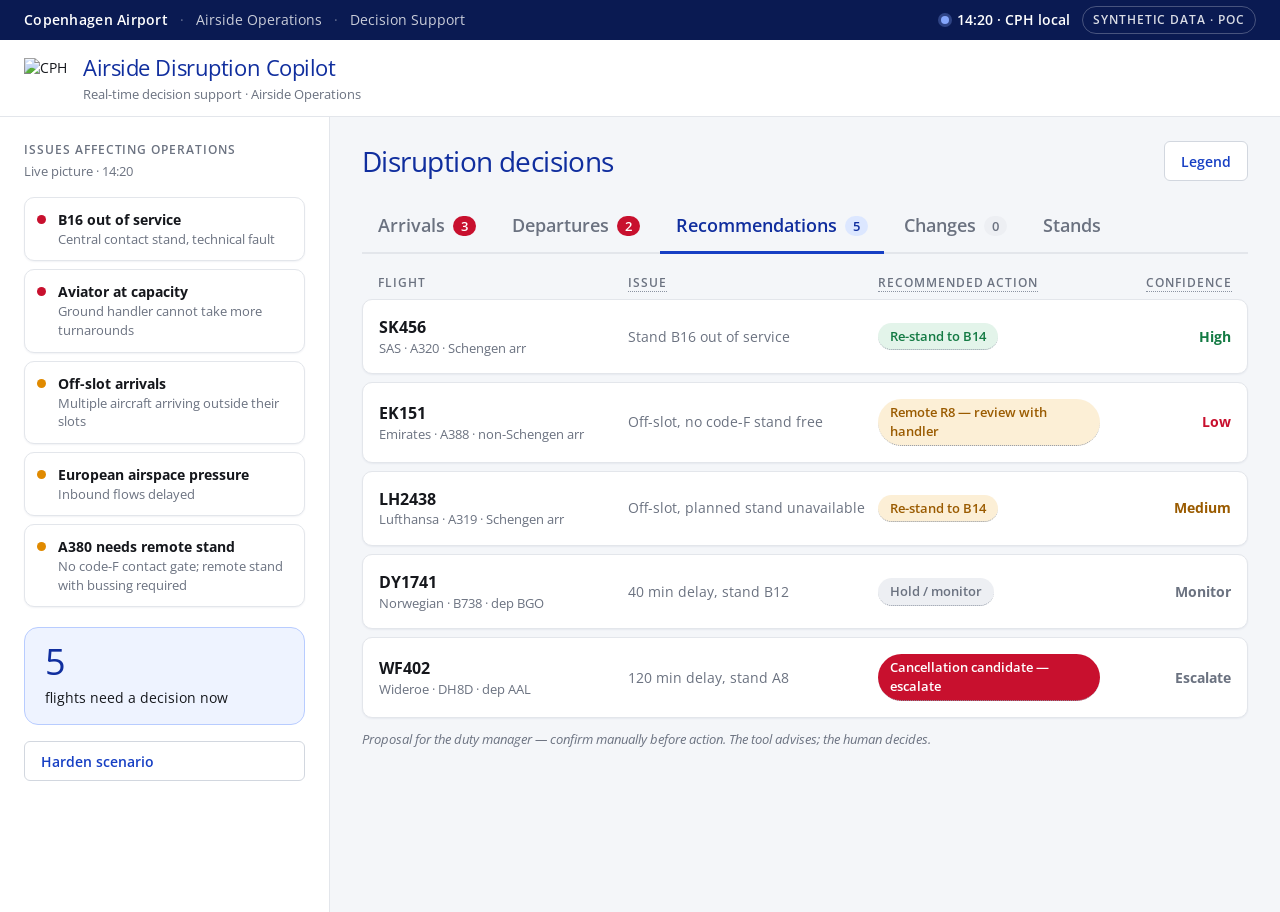
==== commit 3fbb1e11: "Align all artifacts to the canonical B16 disruption scenario The PoC prototypes and synthetic data u" ====
--- a/poc-v2/index.html
+++ b/poc-v2/index.html
@@ -270,7 +270,7 @@
 function tip(label, key) { return '<span class="tip" data-tip="' + TIPS[key] + '">' + label + '</span>'; }
 
 const baseStands = [
-  { id: "B16", pier: "B", zone: "Schengen", type: "contact", maxCode: "C", jetbridge: "ok", status: "free", availFrom: 14*60+20, nextArrival: 15*60+30, walk: 4, belt: 5, handler: "Menzies", handlerCap: "ok" },
+  { id: "B14", pier: "B", zone: "Schengen", type: "contact", maxCode: "C", jetbridge: "ok", status: "free", availFrom: 14*60+20, nextArrival: 15*60+30, walk: 4, belt: 5, handler: "Menzies", handlerCap: "ok" },
   { id: "A12", pier: "A", zone: "Schengen", type: "contact", maxCode: "D", jetbridge: "ok", status: "free", availFrom: 14*60+20, nextArrival: 16*60+30, walk: 9, belt: 3, handler: "Menzies", handlerCap: "ok" },
   { id: "R6",  pier: "Remote", zone: "mixed", type: "remote", maxCode: "E", jetbridge: "none", status: "free", availFrom: 14*60+20, nextArrival: 18*60+0, walk: 12, belt: 9, handler: "Aviator", handlerCap: "at_capacity" },
   { id: "R8",  pier: "Remote", zone: "mixed", type: "remote", maxCode: "F", jetbridge: "none", status: "free", availFrom: 14*60+20, nextArrival: 18*60+30, walk: 12, belt: 9, handler: "Aviator", handlerCap: "at_capacity" },
@@ -283,7 +283,7 @@
 ];
 
 const arrivals = [
-  { flight: "SK1425", airline: "SAS", type: "A320", code: "C", zone: "Schengen", origin: "OSL", sched: 14*60+10, est: 14*60+25, onBlock: 14*60+25, groundMin: 45, slot: "on", plannedStand: "B14", origWalk: 4, origBelt: 5, origPier: "B", needsDecision: true, issue: "Stand B14 out of service" },
+  { flight: "SK456", airline: "SAS", type: "A320", code: "C", zone: "Schengen", origin: "OSL", sched: 14*60+10, est: 14*60+25, onBlock: 14*60+25, groundMin: 45, slot: "on", plannedStand: "B16", origWalk: 4, origBelt: 5, origPier: "B", needsDecision: true, issue: "Stand B16 out of service" },
   { flight: "EK151", airline: "Emirates", type: "A388", code: "F", zone: "non-Schengen", origin: "DXB", sched: 13*60+15, est: 14*60+55, onBlock: 14*60+55, groundMin: 90, slot: "off", plannedStand: null, origWalk: null, origBelt: null, origPier: null, needsDecision: true, issue: "Off-slot, no code-F stand free" },
   { flight: "LH2438", airline: "Lufthansa", type: "A319", code: "C", zone: "Schengen", origin: "FRA", sched: 14*60+5, est: 14*60+40, onBlock: 14*60+40, groundMin: 40, slot: "off", plannedStand: "B20", origWalk: 5, origBelt: 6, origPier: "B", needsDecision: true, issue: "Off-slot, planned stand unavailable" },
   { flight: "SK1402", airline: "SAS", type: "A320", code: "C", zone: "Schengen", origin: "ARN", sched: 14*60+0, est: 14*60+30, onBlock: 14*60+30, groundMin: 45, slot: "off", plannedStand: "A30", origWalk: 8, origBelt: 2, origPier: "A", needsDecision: false, issue: "" },
@@ -326,9 +326,9 @@
 function activeStands() {
   const stands = baseStands.map(s => Object.assign({}, s));
   if (severityHard) {
-    const b16 = stands.find(s => s.id === "B16");
+    const b14 = stands.find(s => s.id === "B14");
     const a12 = stands.find(s => s.id === "A12");
-    b16.jetbridge = "fault";
+    b14.jetbridge = "fault";
     a12.status = "occupied"; a12.availFrom = 15*60+40;
   }
   return stands;
@@ -630,7 +630,7 @@
 }
 function renderIssues() {
   let issues = [
-    { dot: "red", b: "B14 out of service", s: "Central contact stand, technical fault" },
+    { dot: "red", b: "B16 out of service", s: "Central contact stand, technical fault" },
     { dot: "red", b: "Aviator at capacity", s: "Ground handler cannot take more turnarounds" },
     { dot: "amber", b: "Off-slot arrivals", s: "Multiple aircraft arriving outside their slots" },
     { dot: "amber", b: "European airspace pressure", s: "Inbound flows delayed" },
@@ -639,7 +639,7 @@
   let injectedHtml = "";
   if (severityHard) {
     injectedHtml = [
-      { b: "B16 jet bridge faulty", s: "Contact use lost (injected)" },
+      { b: "B14 jet bridge faulty", s: "Contact use lost (injected)" },
       { b: "A12 occupied until 15:40", s: "Contact use lost (injected)" }
     ].map(i => '<div class="issue injected"><span class="dot red"></span><div><b>' + i.b + '</b><span>' + i.s + '</span></div></div>').join("");
   }
